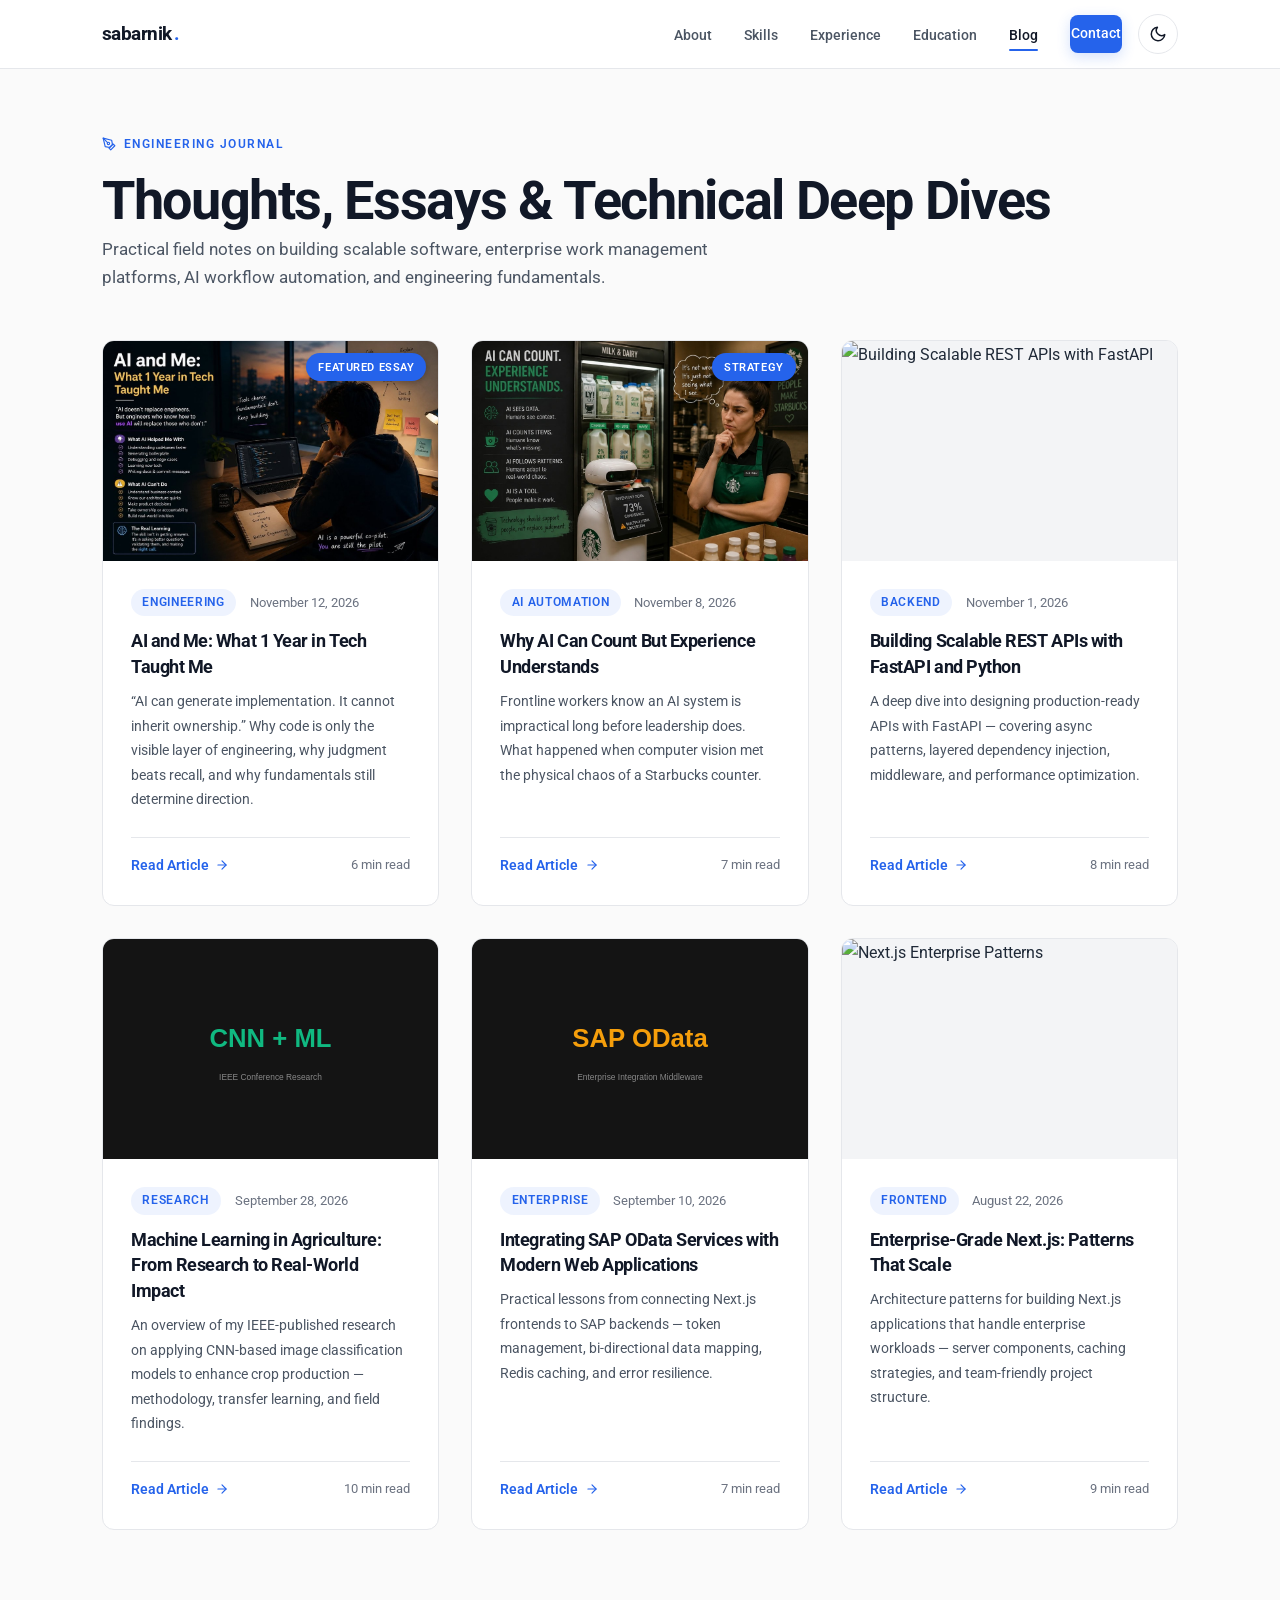
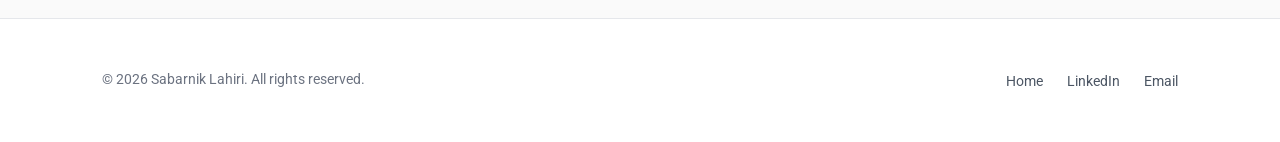
==== blog.html @ 0609cbf6 "feat: complete modern portfolio and tech journal with dual theme, mobile responsiveness, blog articl" ====
<!DOCTYPE html>
<html lang="en">
<head>
  <meta charset="UTF-8">
  <meta name="viewport" content="width=device-width, initial-scale=1.0">
  <title>Engineering Blog & Insights — Sabarnik Lahiri</title>
  <meta name="description" content="Technical essays and reflections on software engineering, enterprise systems, AI automation, machine learning research, and lessons learned from the field.">
  <meta name="keywords" content="Software Engineering Blog, Enterprise Architecture, AI Automation, Machine Learning, FastAPI, Next.js, Sabarnik Lahiri">
  <meta name="author" content="Sabarnik Lahiri">
  <meta name="robots" content="index, follow">

  <!-- Open Graph -->
  <meta property="og:title" content="Engineering Blog & Insights — Sabarnik Lahiri">
  <meta property="og:description" content="Technical essays and field reflections on software engineering, AI automation, and system architecture.">
  <meta property="og:image" content="ai-and-me.jpg">
  <meta property="og:type" content="website">
  <meta property="og:url" content="https://sabarniklahiri.dev/blog.html">

  <!-- Canonical -->
  <link rel="canonical" href="https://sabarniklahiri.dev/blog.html">
  <link rel="icon" type="image/svg+xml" href="favicon.svg">

  <!-- Fonts -->
  <link rel="preconnect" href="https://fonts.googleapis.com">
  <link rel="preconnect" href="https://fonts.gstatic.com" crossorigin>
  <link href="https://fonts.googleapis.com/css2?family=Roboto:wght@300;400;500;600;700&display=swap" rel="stylesheet">

  <link rel="stylesheet" href="css/style.css">

  <!-- JSON-LD -->
  <script type="application/ld+json">
  {
    "@context": "https://schema.org",
    "@type": "Blog",
    "name": "Sabarnik Lahiri's Engineering Journal",
    "description": "Technical blog covering software engineering, enterprise architecture, AI, and distributed systems.",
    "url": "https://sabarniklahiri.dev/blog.html",
    "author": {
      "@type": "Person",
      "name": "Sabarnik Lahiri"
    }
  }
  </script>
</head>
<body>

  <!-- Navigation -->
  <nav class="nav" role="navigation" aria-label="Main navigation">
    <div class="container">
      <a href="index.html" class="nav-logo">sabarnik<span>.</span></a>
      <div class="nav-controls">
        <ul class="nav-links" id="navLinks">
          <li><a href="index.html#about">About</a></li>
          <li><a href="index.html#skills">Skills</a></li>
          <li><a href="index.html#experience">Experience</a></li>
          <li><a href="index.html#education">Education</a></li>
          <li><a href="blog.html" class="active">Blog</a></li>
          <li><a href="index.html#contact" class="btn btn-primary btn-sm">Contact</a></li>
        </ul>
        <button class="theme-toggle" aria-label="Toggle color theme" title="Toggle theme">
          <svg class="icon-sun" xmlns="http://www.w3.org/2000/svg" viewBox="0 0 24 24" fill="none" stroke="currentColor" stroke-width="2" stroke-linecap="round" stroke-linejoin="round"><circle cx="12" cy="12" r="5"></circle><line x1="12" y1="1" x2="12" y2="3"></line><line x1="12" y1="21" x2="12" y2="23"></line><line x1="4.22" y1="4.22" x2="5.64" y2="5.64"></line><line x1="18.36" y1="18.36" x2="19.78" y2="19.78"></line><line x1="1" y1="12" x2="3" y2="12"></line><line x1="21" y1="12" x2="23" y2="12"></line><line x1="4.22" y1="19.78" x2="5.64" y2="18.36"></line><line x1="18.36" y1="5.64" x2="19.78" y2="4.22"></line></svg>
          <svg class="icon-moon" xmlns="http://www.w3.org/2000/svg" viewBox="0 0 24 24" fill="none" stroke="currentColor" stroke-width="2" stroke-linecap="round" stroke-linejoin="round"><path d="M21 12.79A9 9 0 1 1 11.21 3 7 7 0 0 0 21 12.79z"></path></svg>
        </button>
        <button class="nav-toggle" id="navToggle" aria-label="Toggle navigation" aria-expanded="false">
          <span></span><span></span><span></span>
        </button>
      </div>
    </div>
  </nav>

  <!-- Blog Header -->
  <section class="blog-hero">
    <div class="container">
      <span class="section-label">
        <svg xmlns="http://www.w3.org/2000/svg" width="14" height="14" viewBox="0 0 24 24" fill="none" stroke="currentColor" stroke-width="2" stroke-linecap="round" stroke-linejoin="round"><path d="M12 19l7-7 3 3-7 7-3-3z"></path><path d="M18 13l-1.5-7.5L2 2l3.5 14.5L13 18l5-5z"></path><path d="M2 2l7.586 7.586"></path><circle cx="11" cy="11" r="2"></circle></svg>
        Engineering Journal
      </span>
      <h1>Thoughts, Essays & Technical Deep Dives</h1>
      <p class="section-desc" style="margin-bottom: 0;">
        Practical field notes on building scalable software, enterprise work management platforms, AI workflow automation, and engineering fundamentals.
      </p>
    </div>
  </section>

  <!-- Blog Posts Grid -->
  <section style="padding-top: 0;">
    <div class="container">
      <div class="blog-grid">

        <!-- Flagship Post 1: AI and Me -->
        <article class="blog-card reveal">
          <div class="blog-card-image">
            <span class="blog-badge-featured">Featured Essay</span>
            <img src="ai-and-me.jpg" alt="AI and Me: What 1 Year in Tech Taught Me" width="600" height="340" loading="eager">
          </div>
          <div class="blog-card-content">
            <div class="blog-card-meta">
              <span class="blog-card-tag">Engineering</span>
              <span class="blog-card-date">November 12, 2026</span>
            </div>
            <h3><a href="post-ai-and-me.html">AI and Me: What 1 Year in Tech Taught Me</a></h3>
            <p>“AI can generate implementation. It cannot inherit ownership.” Why code is only the visible layer of engineering, why judgment beats recall, and why fundamentals still determine direction.</p>
            <div class="blog-card-footer">
              <a href="post-ai-and-me.html" class="blog-read-more">
                Read Article
                <svg xmlns="http://www.w3.org/2000/svg" width="14" height="14" viewBox="0 0 24 24" fill="none" stroke="currentColor" stroke-width="2" stroke-linecap="round" stroke-linejoin="round"><line x1="5" y1="12" x2="19" y2="12"></line><polyline points="12 5 19 12 12 19"></polyline></svg>
              </a>
              <span class="blog-read-time">6 min read</span>
            </div>
          </div>
        </article>

        <!-- Flagship Post 2: Starbucks AI -->
        <article class="blog-card reveal">
          <div class="blog-card-image">
            <span class="blog-badge-featured">Strategy</span>
            <img src="starbucks-ai.jpg" alt="Why AI Can Count But Experience Understands" width="600" height="340" loading="eager">
          </div>
          <div class="blog-card-content">
            <div class="blog-card-meta">
              <span class="blog-card-tag">AI Automation</span>
              <span class="blog-card-date">November 8, 2026</span>
            </div>
            <h3><a href="post-starbucks-ai.html">Why AI Can Count But Experience Understands</a></h3>
            <p>Frontline workers know an AI system is impractical long before leadership does. What happened when computer vision met the physical chaos of a Starbucks counter.</p>
            <div class="blog-card-footer">
              <a href="post-starbucks-ai.html" class="blog-read-more">
                Read Article
                <svg xmlns="http://www.w3.org/2000/svg" width="14" height="14" viewBox="0 0 24 24" fill="none" stroke="currentColor" stroke-width="2" stroke-linecap="round" stroke-linejoin="round"><line x1="5" y1="12" x2="19" y2="12"></line><polyline points="12 5 19 12 12 19"></polyline></svg>
              </a>
              <span class="blog-read-time">7 min read</span>
            </div>
          </div>
        </article>

        <!-- Post 3: FastAPI -->
        <article class="blog-card reveal">
          <div class="blog-card-image">
            <img src="data:image/svg+xml,%3Csvg xmlns='http://www.w3.org/2000/svg' width='600' height='400' fill='%23141414'%3E%3Crect width='600' height='400'/%3E%3Ctext x='50%25' y='46%25' font-family='Roboto,sans-serif' font-weight='700' font-size='46' fill='%233b82f6' text-anchor='middle' dominant-baseline='middle'%3E%7B%20API%20%7D%3C/text%3E%3Ctext x='50%25' y='64%25' font-family='Roboto,sans-serif' font-size='15' fill='%23888' text-anchor='middle'%3EFastAPI %26 Python Architecture%3C/text%3E%3C/svg%3E" alt="Building Scalable REST APIs with FastAPI" width="600" height="400" loading="lazy">
          </div>
          <div class="blog-card-content">
            <div class="blog-card-meta">
              <span class="blog-card-tag">Backend</span>
              <span class="blog-card-date">November 1, 2026</span>
            </div>
            <h3><a href="post-fastapi.html">Building Scalable REST APIs with FastAPI and Python</a></h3>
            <p>A deep dive into designing production-ready APIs with FastAPI — covering async patterns, layered dependency injection, middleware, and performance optimization.</p>
            <div class="blog-card-footer">
              <a href="post-fastapi.html" class="blog-read-more">
                Read Article
                <svg xmlns="http://www.w3.org/2000/svg" width="14" height="14" viewBox="0 0 24 24" fill="none" stroke="currentColor" stroke-width="2" stroke-linecap="round" stroke-linejoin="round"><line x1="5" y1="12" x2="19" y2="12"></line><polyline points="12 5 19 12 12 19"></polyline></svg>
              </a>
              <span class="blog-read-time">8 min read</span>
            </div>
          </div>
        </article>

        <!-- Post 4: Machine Learning in Agriculture (IEEE Research) -->
        <article class="blog-card reveal">
          <div class="blog-card-image">
            <img src="data:image/svg+xml,%3Csvg xmlns='http://www.w3.org/2000/svg' width='600' height='400' fill='%23141414'%3E%3Crect width='600' height='400'/%3E%3Ctext x='50%25' y='46%25' font-family='Roboto,sans-serif' font-weight='700' font-size='46' fill='%2310b981' text-anchor='middle' dominant-baseline='middle'%3ECNN%20%2B%20ML%3C/text%3E%3Ctext x='50%25' y='64%25' font-family='Roboto,sans-serif' font-size='15' fill='%23888' text-anchor='middle'%3EIEEE Conference Research%3C/text%3E%3C/svg%3E" alt="Machine Learning in Agriculture" width="600" height="400" loading="lazy">
          </div>
          <div class="blog-card-content">
            <div class="blog-card-meta">
              <span class="blog-card-tag">Research</span>
              <span class="blog-card-date">September 28, 2026</span>
            </div>
            <h3><a href="post-ml-agriculture.html">Machine Learning in Agriculture: From Research to Real-World Impact</a></h3>
            <p>An overview of my IEEE-published research on applying CNN-based image classification models to enhance crop production — methodology, transfer learning, and field findings.</p>
            <div class="blog-card-footer">
              <a href="post-ml-agriculture.html" class="blog-read-more">
                Read Article
                <svg xmlns="http://www.w3.org/2000/svg" width="14" height="14" viewBox="0 0 24 24" fill="none" stroke="currentColor" stroke-width="2" stroke-linecap="round" stroke-linejoin="round"><line x1="5" y1="12" x2="19" y2="12"></line><polyline points="12 5 19 12 12 19"></polyline></svg>
              </a>
              <span class="blog-read-time">10 min read</span>
            </div>
          </div>
        </article>

        <!-- Post 5: SAP OData Integration -->
        <article class="blog-card reveal">
          <div class="blog-card-image">
            <img src="data:image/svg+xml,%3Csvg xmlns='http://www.w3.org/2000/svg' width='600' height='400' fill='%23141414'%3E%3Crect width='600' height='400'/%3E%3Ctext x='50%25' y='46%25' font-family='Roboto,sans-serif' font-weight='700' font-size='46' fill='%23f59e0b' text-anchor='middle' dominant-baseline='middle'%3ESAP%20OData%3C/text%3E%3Ctext x='50%25' y='64%25' font-family='Roboto,sans-serif' font-size='15' fill='%23888' text-anchor='middle'%3EEnterprise Integration Middleware%3C/text%3E%3C/svg%3E" alt="SAP OData Integration" width="600" height="400" loading="lazy">
          </div>
          <div class="blog-card-content">
            <div class="blog-card-meta">
              <span class="blog-card-tag">Enterprise</span>
              <span class="blog-card-date">September 10, 2026</span>
            </div>
            <h3><a href="post-sap-integration.html">Integrating SAP OData Services with Modern Web Applications</a></h3>
            <p>Practical lessons from connecting Next.js frontends to SAP backends — token management, bi-directional data mapping, Redis caching, and error resilience.</p>
            <div class="blog-card-footer">
              <a href="post-sap-integration.html" class="blog-read-more">
                Read Article
                <svg xmlns="http://www.w3.org/2000/svg" width="14" height="14" viewBox="0 0 24 24" fill="none" stroke="currentColor" stroke-width="2" stroke-linecap="round" stroke-linejoin="round"><line x1="5" y1="12" x2="19" y2="12"></line><polyline points="12 5 19 12 12 19"></polyline></svg>
              </a>
              <span class="blog-read-time">7 min read</span>
            </div>
          </div>
        </article>

        <!-- Post 6: Next.js Enterprise -->
        <article class="blog-card reveal">
          <div class="blog-card-image">
            <img src="data:image/svg+xml,%3Csvg xmlns='http://www.w3.org/2000/svg' width='600' height='400' fill='%23141414'%3E%3Crect width='600' height='400'/%3E%3Ctext x='50%25' y='46%25' font-family='Roboto,sans-serif' font-weight='700' font-size='46' fill='%236366f1' text-anchor='middle' dominant-baseline='middle'%3ENext.js%2014%3C/text%3E%3Ctext x='50%25' y='64%25' font-family='Roboto,sans-serif' font-size='15' fill='%23888' text-anchor='middle'%3EServer Components %26 Architecture%3C/text%3E%3C/svg%3E" alt="Next.js Enterprise Patterns" width="600" height="400" loading="lazy">
          </div>
          <div class="blog-card-content">
            <div class="blog-card-meta">
              <span class="blog-card-tag">Frontend</span>
              <span class="blog-card-date">August 22, 2026</span>
            </div>
            <h3><a href="post-nextjs-enterprise.html">Enterprise-Grade Next.js: Patterns That Scale</a></h3>
            <p>Architecture patterns for building Next.js applications that handle enterprise workloads — server components, caching strategies, and team-friendly project structure.</p>
            <div class="blog-card-footer">
              <a href="post-nextjs-enterprise.html" class="blog-read-more">
                Read Article
                <svg xmlns="http://www.w3.org/2000/svg" width="14" height="14" viewBox="0 0 24 24" fill="none" stroke="currentColor" stroke-width="2" stroke-linecap="round" stroke-linejoin="round"><line x1="5" y1="12" x2="19" y2="12"></line><polyline points="12 5 19 12 12 19"></polyline></svg>
              </a>
              <span class="blog-read-time">9 min read</span>
            </div>
          </div>
        </article>

      </div>
    </div>
  </section>

  <!-- Footer -->
  <footer class="footer">
    <div class="container">
      <p>&copy; 2026 Sabarnik Lahiri. All rights reserved.</p>
      <ul class="footer-links">
        <li><a href="index.html">Home</a></li>
        <li><a href="https://www.linkedin.com/in/sabarniklahiri14" target="_blank" rel="noopener noreferrer">LinkedIn</a></li>
        <li><a href="mailto:sabarniklahiri@gmail.com">Email</a></li>
      </ul>
    </div>
  </footer>

  <script src="js/main.js"></script>
</body>
</html>
---- css/style.css ----
/* ============================================
   SABARNIK LAHIRI — Portfolio & Tech Journal
   Modern, Sleek, High-Performance
   Dual-Theme (Dark / Light) & 100% Mobile Responsive
   ============================================ */

/* --- Reset & Base --- */
*, *::before, *::after {
  margin: 0;
  padding: 0;
  box-sizing: border-box;
}

:root {
  /* Dark Theme (Default) */
  --bg:          #0a0a0a;
  --bg-card:     #111111;
  --bg-hover:    #1a1a1a;
  --surface:     #141414;
  --surface-alt: #1a1a1a;
  --border:      #222222;
  --border-light:#2c2c2c;
  --text:        #e5e7eb;
  --text-dim:    #9ca3af;
  --text-muted:  #6b7280;
  --heading:     #ffffff;
  --accent:      #3b82f6;
  --accent-hover:#60a5fa;
  --accent-subtle:rgba(59, 130, 246, 0.12);
  --accent-glow: rgba(59, 130, 246, 0.25);
  --nav-bg:      rgba(10, 10, 10, 0.82);
  --code-bg:     #161618;
  --card-shadow: 0 4px 24px -1px rgba(0, 0, 0, 0.5);
  --radius:      12px;
  --radius-sm:   8px;
  --radius-full: 9999px;
  --transition:  0.22s cubic-bezier(0.4, 0, 0.2, 1);
}

[data-theme="light"] {
  /* Light Theme */
  --bg:          #fafafa;
  --bg-card:     #ffffff;
  --bg-hover:    #f3f4f6;
  --surface:     #ffffff;
  --surface-alt: #f3f4f6;
  --border:      #e5e7eb;
  --border-light:#d1d5db;
  --text:        #1f2937;
  --text-dim:    #4b5563;
  --text-muted:  #6b7280;
  --heading:     #111827;
  --accent:      #2563eb;
  --accent-hover:#1d4ed8;
  --accent-subtle:rgba(37, 99, 235, 0.08);
  --accent-glow: rgba(37, 99, 235, 0.2);
  --nav-bg:      rgba(255, 255, 255, 0.88);
  --code-bg:     #f1f5f9;
  --card-shadow: 0 4px 20px -2px rgba(0, 0, 0, 0.07);
}

html {
  scroll-behavior: smooth;
  font-size: 16px;
  -webkit-text-size-adjust: 100%;
}

body {
  font-family: 'Roboto', -apple-system, BlinkMacSystemFont, 'Segoe UI', sans-serif;
  background: var(--bg);
  color: var(--text);
  line-height: 1.7;
  -webkit-font-smoothing: antialiased;
  -moz-osx-font-smoothing: grayscale;
  overflow-x: hidden;
  transition: background-color var(--transition), color var(--transition);
}

a {
  color: var(--accent);
  text-decoration: none;
  transition: color var(--transition), opacity var(--transition);
}

a:hover {
  color: var(--accent-hover);
}

img {
  max-width: 100%;
  height: auto;
  display: block;
}

/* --- Typography --- */
h1, h2, h3, h4, h5, h6 {
  color: var(--heading);
  font-weight: 700;
  letter-spacing: -0.025em;
  line-height: 1.25;
}

h1 { font-size: clamp(2.1rem, 5vw, 3.4rem); }
h2 { font-size: clamp(1.6rem, 3.2vw, 2.25rem); }
h3 { font-size: 1.2rem; }
h4 { font-size: 1rem; }

p {
  color: var(--text-dim);
  max-width: 68ch;
}

.section-label {
  font-size: 0.78rem;
  font-weight: 600;
  letter-spacing: 0.12em;
  text-transform: uppercase;
  color: var(--accent);
  margin-bottom: 0.75rem;
  display: inline-flex;
  align-items: center;
  gap: 0.5rem;
}

.section-title {
  margin-bottom: 1rem;
}

.section-desc {
  margin-bottom: 3rem;
  font-size: 1.05rem;
  color: var(--text-dim);
}

/* --- Layout --- */
.container {
  max-width: 1140px;
  margin: 0 auto;
  padding: 0 2rem;
}

section {
  padding: 5.5rem 0;
  position: relative;
}

/* --- Navigation --- */
.nav {
  position: fixed;
  top: 0;
  left: 0;
  right: 0;
  z-index: 1000;
  background: var(--nav-bg);
  backdrop-filter: blur(16px);
  -webkit-backdrop-filter: blur(16px);
  border-bottom: 1px solid var(--border);
  transition: background var(--transition), border-color var(--transition);
}

.nav .container {
  display: flex;
  align-items: center;
  justify-content: space-between;
  height: 68px;
}

.nav-logo {
  font-size: 1.2rem;
  font-weight: 700;
  color: var(--heading);
  letter-spacing: -0.03em;
  display: flex;
  align-items: center;
  gap: 0.15rem;
}

.nav-logo span {
  color: var(--accent);
}

.nav-controls {
  display: flex;
  align-items: center;
  gap: 1rem;
}

.nav-links {
  display: flex;
  align-items: center;
  gap: 2rem;
  list-style: none;
}

.nav-links a {
  font-size: 0.9rem;
  font-weight: 500;
  color: var(--text-dim);
  transition: color var(--transition);
  position: relative;
  padding: 0.35rem 0;
}

.nav-links a::after {
  content: '';
  position: absolute;
  bottom: -2px;
  left: 0;
  width: 0;
  height: 2px;
  background: var(--accent);
  transition: width var(--transition);
  border-radius: var(--radius-full);
}

.nav-links a:hover,
.nav-links a.active {
  color: var(--heading);
}

.nav-links a:hover::after,
.nav-links a.active::after {
  width: 100%;
}

/* --- Theme Toggle Button --- */
.theme-toggle {
  background: var(--surface);
  border: 1px solid var(--border);
  border-radius: var(--radius-full);
  width: 40px;
  height: 40px;
  display: inline-flex;
  align-items: center;
  justify-content: center;
  color: var(--heading);
  cursor: pointer;
  transition: all var(--transition);
  outline: none;
  flex-shrink: 0;
}

.theme-toggle:hover {
  background: var(--bg-hover);
  border-color: var(--accent);
  color: var(--accent);
  transform: rotate(15deg);
}

.theme-toggle svg {
  width: 18px;
  height: 18px;
  transition: transform var(--transition);
}

.theme-toggle .icon-moon {
  display: none;
}

[data-theme="light"] .theme-toggle .icon-sun {
  display: none;
}

[data-theme="light"] .theme-toggle .icon-moon {
  display: block;
}

.nav-toggle {
  display: none;
  background: var(--surface);
  border: 1px solid var(--border);
  border-radius: var(--radius-sm);
  cursor: pointer;
  width: 42px;
  height: 42px;
  padding: 10px 9px;
  flex-direction: column;
  justify-content: space-around;
  align-items: center;
  transition: border-color var(--transition);
}

.nav-toggle span {
  display: block;
  width: 22px;
  height: 2px;
  background: var(--heading);
  border-radius: 2px;
  transition: var(--transition);
}

.nav-toggle.open span:nth-child(1) {
  transform: translateY(7px) rotate(45deg);
}
.nav-toggle.open span:nth-child(2) {
  opacity: 0;
}
.nav-toggle.open span:nth-child(3) {
  transform: translateY(-7px) rotate(-45deg);
}

/* --- Hero Section --- */
.hero {
  min-height: 92vh;
  display: flex;
  align-items: center;
  padding-top: 80px;
  padding-bottom: 4rem;
  position: relative;
  overflow: hidden;
}

.hero::before {
  content: '';
  position: absolute;
  top: -160px;
  right: -100px;
  width: 580px;
  height: 580px;
  background: radial-gradient(circle, var(--accent-glow) 0%, transparent 68%);
  pointer-events: none;
  opacity: 0.6;
}

.hero .container {
  display: grid;
  grid-template-columns: 1.15fr 0.85fr;
  gap: 3.5rem;
  align-items: center;
}

.hero-content {
  position: relative;
  z-index: 2;
}

.hero-badge {
  display: inline-flex;
  align-items: center;
  gap: 0.6rem;
  padding: 0.45rem 1.1rem;
  background: var(--surface);
  border: 1px solid var(--border);
  border-radius: var(--radius-full);
  font-size: 0.825rem;
  font-weight: 500;
  color: var(--text);
  margin-bottom: 1.5rem;
  box-shadow: var(--card-shadow);
}

.hero-badge .dot {
  width: 8px;
  height: 8px;
  background: #10b981;
  border-radius: 50%;
  box-shadow: 0 0 0 3px rgba(16, 185, 129, 0.25);
  animation: pulse 2s infinite;
}

@keyframes pulse {
  0%, 100% { opacity: 1; transform: scale(1); }
  50% { opacity: 0.6; transform: scale(1.15); }
}

.hero h1 {
  margin-bottom: 1.25rem;
  line-height: 1.15;
}

.hero h1 .accent {
  color: var(--accent);
}

.hero-desc {
  font-size: 1.1rem;
  margin-bottom: 2.25rem;
  line-height: 1.8;
  color: var(--text-dim);
}

.hero-actions {
  display: flex;
  align-items: center;
  gap: 1rem;
  margin-bottom: 3rem;
  flex-wrap: wrap;
}

.hero-stats {
  display: flex;
  gap: 2.5rem;
  padding-top: 1.5rem;
  border-top: 1px solid var(--border);
  flex-wrap: wrap;
}

.hero-stat h3 {
  font-size: 2rem;
  font-weight: 700;
  color: var(--heading);
  letter-spacing: -0.03em;
}

.hero-stat p {
  font-size: 0.8rem;
  text-transform: uppercase;
  letter-spacing: 0.08em;
  color: var(--text-muted);
  font-weight: 500;
}

/* Hero Avatar Showcase */
.hero-image {
  position: relative;
  display: flex;
  justify-content: center;
  align-items: center;
}

.hero-avatar-card {
  position: relative;
  width: 100%;
  max-width: 380px;
  border-radius: var(--radius);
  background: linear-gradient(145deg, var(--surface), var(--surface-alt));
  border: 1px solid var(--border);
  box-shadow: var(--card-shadow);
  padding: 1.25rem;
  overflow: hidden;
  transition: transform var(--transition), border-color var(--transition);
}

.hero-avatar-card:hover {
  transform: translateY(-4px);
  border-color: var(--accent);
}

.hero-avatar-img-wrap {
  position: relative;
  width: 100%;
  height: 420px;
  border-radius: var(--radius-sm);
  overflow: hidden;
  background: radial-gradient(circle at 50% 25%, var(--accent-subtle) 0%, transparent 70%), var(--bg);
  display: flex;
  align-items: flex-end;
  justify-content: center;
}

.hero-avatar-img-wrap img {
  width: 100%;
  height: 100%;
  object-fit: contain;
  object-position: bottom center;
  transition: transform 0.4s ease;
}

.hero-avatar-card:hover .hero-avatar-img-wrap img {
  transform: scale(1.02);
}

.hero-avatar-caption {
  margin-top: 1rem;
  display: flex;
  align-items: center;
  justify-content: space-between;
}

.hero-avatar-name {
  font-weight: 600;
  font-size: 0.95rem;
  color: var(--heading);
}

.hero-avatar-role {
  font-size: 0.78rem;
  color: var(--accent);
  font-weight: 500;
}

/* --- Buttons --- */
.btn {
  display: inline-flex;
  align-items: center;
  justify-content: center;
  gap: 0.55rem;
  padding: 0.75rem 1.6rem;
  border-radius: var(--radius-sm);
  font-family: inherit;
  font-size: 0.9rem;
  font-weight: 500;
  cursor: pointer;
  transition: all var(--transition);
  border: 1px solid transparent;
  text-decoration: none;
  min-height: 44px;
}

.btn-primary {
  background: var(--accent);
  color: #ffffff !important;
  box-shadow: 0 4px 14px var(--accent-glow);
}

.btn-primary:hover {
  background: var(--accent-hover);
  color: #ffffff !important;
  transform: translateY(-2px);
  box-shadow: 0 6px 20px var(--accent-glow);
}

.btn-ghost {
  background: var(--surface);
  color: var(--heading);
  border-color: var(--border);
}

.btn-ghost:hover {
  background: var(--bg-hover);
  color: var(--heading);
  border-color: var(--border-light);
  transform: translateY(-1px);
}

.btn-sm {
  padding: 0.5rem 1.1rem;
  font-size: 0.825rem;
  min-height: 38px;
}

.btn svg {
  width: 16px;
  height: 16px;
  flex-shrink: 0;
}

/* --- About Section --- */
.about-grid {
  display: grid;
  grid-template-columns: 0.85fr 1.15fr;
  gap: 3.5rem;
  align-items: center;
}

.about-photo-wrapper {
  position: relative;
  border-radius: var(--radius);
  overflow: hidden;
  border: 1px solid var(--border);
  box-shadow: var(--card-shadow);
  background: var(--surface);
}

.about-photo-wrapper img {
  width: 100%;
  height: 420px;
  object-fit: cover;
  object-position: center top;
}

.about-photo-badge {
  position: absolute;
  bottom: 1rem;
  left: 1rem;
  right: 1rem;
  padding: 0.75rem 1rem;
  background: var(--nav-bg);
  backdrop-filter: blur(12px);
  -webkit-backdrop-filter: blur(12px);
  border: 1px solid var(--border);
  border-radius: var(--radius-sm);
  display: flex;
  align-items: center;
  justify-content: space-between;
}

.about-photo-badge span {
  font-size: 0.8rem;
  font-weight: 500;
  color: var(--heading);
}

.about-photo-badge small {
  color: var(--accent);
  font-size: 0.75rem;
  font-weight: 600;
}

.about-text p {
  margin-bottom: 1.25rem;
  font-size: 1rem;
  line-height: 1.85;
}

.about-details {
  display: grid;
  grid-template-columns: 1fr 1fr;
  gap: 1rem;
  margin-top: 1.75rem;
}

.about-detail-item {
  padding: 1.25rem 1.5rem;
  background: var(--surface);
  border: 1px solid var(--border);
  border-radius: var(--radius-sm);
  transition: border-color var(--transition);
}

.about-detail-item:hover {
  border-color: var(--accent);
}

.about-detail-item h4 {
  font-size: 0.75rem;
  text-transform: uppercase;
  letter-spacing: 0.08em;
  color: var(--text-muted);
  margin-bottom: 0.35rem;
  font-weight: 500;
}

.about-detail-item p {
  color: var(--heading);
  font-weight: 600;
  font-size: 0.95rem;
}

/* --- Skills Section --- */
.skills-grid {
  display: grid;
  grid-template-columns: repeat(auto-fill, minmax(260px, 1fr));
  gap: 1.5rem;
}

.skill-category {
  padding: 2rem;
  background: var(--surface);
  border: 1px solid var(--border);
  border-radius: var(--radius);
  transition: border-color var(--transition), transform var(--transition), box-shadow var(--transition);
}

.skill-category:hover {
  border-color: var(--accent);
  transform: translateY(-3px);
  box-shadow: var(--card-shadow);
}

.skill-category-icon {
  width: 44px;
  height: 44px;
  background: var(--accent-subtle);
  border-radius: var(--radius-sm);
  display: flex;
  align-items: center;
  justify-content: center;
  margin-bottom: 1.25rem;
  color: var(--accent);
}

.skill-category h3 {
  margin-bottom: 1rem;
}

.skill-tags {
  display: flex;
  flex-wrap: wrap;
  gap: 0.5rem;
}

.skill-tag {
  padding: 0.35rem 0.85rem;
  background: var(--surface-alt);
  border: 1px solid var(--border);
  border-radius: var(--radius-full);
  font-size: 0.825rem;
  font-weight: 500;
  color: var(--text-dim);
  transition: all var(--transition);
}

.skill-tag:hover {
  border-color: var(--accent);
  color: var(--accent);
  background: var(--surface);
}

/* --- Experience Section --- */
.timeline {
  position: relative;
  padding-left: 2.5rem;
}

.timeline::before {
  content: '';
  position: absolute;
  left: 0;
  top: 8px;
  bottom: 0;
  width: 2px;
  background: var(--border);
}

.timeline-item {
  position: relative;
  padding-bottom: 3rem;
}

.timeline-item:last-child {
  padding-bottom: 0;
}

.timeline-item::before {
  content: '';
  position: absolute;
  left: -2.5rem;
  top: 6px;
  width: 12px;
  height: 12px;
  background: var(--accent);
  border: 3px solid var(--bg);
  border-radius: 50%;
  transform: translateX(-5px);
  box-shadow: 0 0 0 3px var(--accent-subtle);
}

.timeline-item-header {
  display: flex;
  align-items: baseline;
  gap: 0.75rem;
  margin-bottom: 0.35rem;
  flex-wrap: wrap;
}

.timeline-item h3 {
  color: var(--heading);
}

.timeline-company {
  font-size: 0.95rem;
  color: var(--accent);
  font-weight: 600;
}

.timeline-meta {
  font-size: 0.825rem;
  color: var(--text-muted);
  margin-bottom: 0.85rem;
  font-weight: 500;
}

.timeline-desc ul {
  list-style: none;
  margin-top: 0.5rem;
}

.timeline-desc ul li {
  position: relative;
  padding-left: 1.35rem;
  margin-bottom: 0.5rem;
  color: var(--text-dim);
  font-size: 0.925rem;
  line-height: 1.7;
}

.timeline-desc ul li::before {
  content: '→';
  position: absolute;
  left: 0;
  color: var(--accent);
  font-weight: 600;
}

/* --- Education Section --- */
.education-grid {
  display: grid;
  grid-template-columns: repeat(auto-fill, minmax(320px, 1fr));
  gap: 1.5rem;
}

.education-card {
  padding: 2rem;
  background: var(--surface);
  border: 1px solid var(--border);
  border-radius: var(--radius);
  transition: border-color var(--transition), transform var(--transition);
}

.education-card:hover {
  border-color: var(--accent);
  transform: translateY(-2px);
}

.education-card h3 {
  margin-bottom: 0.35rem;
}

.education-card .institution {
  color: var(--accent);
  font-size: 0.95rem;
  font-weight: 500;
  margin-bottom: 0.25rem;
}

.education-card .period {
  color: var(--text-muted);
  font-size: 0.825rem;
}

/* --- Certifications Section --- */
.certs-grid {
  display: grid;
  grid-template-columns: repeat(auto-fill, minmax(240px, 1fr));
  gap: 1rem;
}

.cert-card {
  display: flex;
  align-items: center;
  gap: 1rem;
  padding: 1.25rem 1.5rem;
  background: var(--surface);
  border: 1px solid var(--border);
  border-radius: var(--radius-sm);
  transition: border-color var(--transition), transform var(--transition);
}

.cert-card:hover {
  border-color: var(--accent);
  transform: translateY(-2px);
}

.cert-icon {
  width: 38px;
  height: 38px;
  background: var(--accent-subtle);
  border-radius: var(--radius-sm);
  display: flex;
  align-items: center;
  justify-content: center;
  color: var(--accent);
  flex-shrink: 0;
}

.cert-card h4 {
  font-size: 0.925rem;
  font-weight: 500;
}

/* --- Contact Section --- */
.contact-grid {
  display: grid;
  grid-template-columns: 1fr 1fr;
  gap: 4rem;
}

.contact-info {
  display: flex;
  flex-direction: column;
  gap: 2rem;
}

.contact-item {
  display: flex;
  align-items: center;
  gap: 1.25rem;
}

.contact-item-icon {
  width: 48px;
  height: 48px;
  background: var(--surface);
  border: 1px solid var(--border);
  border-radius: var(--radius-sm);
  display: flex;
  align-items: center;
  justify-content: center;
  color: var(--accent);
  flex-shrink: 0;
}

.contact-item h4 {
  font-size: 0.8rem;
  text-transform: uppercase;
  letter-spacing: 0.08em;
  color: var(--text-muted);
  font-weight: 500;
  margin-bottom: 0.2rem;
}

.contact-item p, .contact-item a {
  color: var(--heading);
  font-weight: 500;
  font-size: 0.95rem;
}

.contact-form {
  display: flex;
  flex-direction: column;
  gap: 1.25rem;
}

.form-group {
  display: flex;
  flex-direction: column;
  gap: 0.4rem;
}

.form-group label {
  font-size: 0.8rem;
  color: var(--text-muted);
  text-transform: uppercase;
  letter-spacing: 0.06em;
  font-weight: 600;
}

.form-group input,
.form-group textarea {
  padding: 0.85rem 1rem;
  background: var(--surface);
  border: 1px solid var(--border);
  border-radius: var(--radius-sm);
  color: var(--heading);
  font-family: inherit;
  font-size: 0.95rem;
  transition: border-color var(--transition), box-shadow var(--transition);
  outline: none;
  min-height: 44px;
}

.form-group input:focus,
.form-group textarea:focus {
  border-color: var(--accent);
  box-shadow: 0 0 0 3px var(--accent-subtle);
}

.form-group textarea {
  resize: vertical;
  min-height: 140px;
}

/* --- Blog Page Styles --- */
.blog-hero {
  padding-top: calc(68px + 4rem);
  padding-bottom: 3rem;
}

.blog-grid {
  display: grid;
  grid-template-columns: repeat(auto-fill, minmax(330px, 1fr));
  gap: 2rem;
}

.blog-card {
  background: var(--surface);
  border: 1px solid var(--border);
  border-radius: var(--radius);
  overflow: hidden;
  display: flex;
  flex-direction: column;
  transition: border-color var(--transition), transform var(--transition), box-shadow var(--transition);
}

.blog-card:hover {
  border-color: var(--accent);
  transform: translateY(-4px);
  box-shadow: var(--card-shadow);
}

.blog-card-image {
  width: 100%;
  height: 220px;
  background: var(--surface-alt);
  overflow: hidden;
  position: relative;
}

.blog-card-image img {
  width: 100%;
  height: 100%;
  object-fit: cover;
  transition: transform 0.4s ease;
}

.blog-card:hover .blog-card-image img {
  transform: scale(1.04);
}

.blog-card-content {
  padding: 1.75rem;
  display: flex;
  flex-direction: column;
  flex: 1;
}

.blog-card-meta {
  display: flex;
  align-items: center;
  gap: 0.85rem;
  margin-bottom: 0.75rem;
}

.blog-card-tag {
  font-size: 0.725rem;
  padding: 0.25rem 0.7rem;
  background: var(--accent-subtle);
  color: var(--accent);
  border-radius: var(--radius-full);
  text-transform: uppercase;
  letter-spacing: 0.06em;
  font-weight: 600;
}

.blog-card-date {
  font-size: 0.8rem;
  color: var(--text-muted);
}

.blog-card h3 {
  font-size: 1.15rem;
  margin-bottom: 0.65rem;
  line-height: 1.4;
}

.blog-card h3 a {
  color: var(--heading);
  transition: color var(--transition);
}

.blog-card h3 a:hover {
  color: var(--accent);
}

.blog-card p {
  font-size: 0.9rem;
  line-height: 1.7;
  margin-bottom: 1.5rem;
  color: var(--text-dim);
  flex: 1;
}

.blog-card-footer {
  display: flex;
  align-items: center;
  justify-content: space-between;
  padding-top: 1rem;
  border-top: 1px solid var(--border);
  margin-top: auto;
}

.blog-read-more {
  font-size: 0.85rem;
  font-weight: 600;
  color: var(--accent);
  display: inline-flex;
  align-items: center;
  gap: 0.4rem;
}

.blog-read-time {
  font-size: 0.8rem;
  color: var(--text-muted);
}

/* Featured Blog Post Badge */
.blog-badge-featured {
  position: absolute;
  top: 12px;
  right: 12px;
  background: var(--accent);
  color: #ffffff;
  padding: 0.3rem 0.75rem;
  border-radius: var(--radius-full);
  font-size: 0.7rem;
  font-weight: 600;
  text-transform: uppercase;
  letter-spacing: 0.05em;
  box-shadow: 0 2px 8px rgba(0,0,0,0.3);
  z-index: 2;
}

/* --- Single Blog Post Page --- */
.post-header {
  padding-top: calc(68px + 3.5rem);
  padding-bottom: 2rem;
  text-align: center;
}

.post-meta {
  display: flex;
  align-items: center;
  justify-content: center;
  gap: 1.25rem;
  margin-bottom: 1.5rem;
  flex-wrap: wrap;
}

.post-header h1 {
  margin-bottom: 1.25rem;
  max-width: 840px;
  margin-left: auto;
  margin-right: auto;
  line-height: 1.25;
}

.post-header .lead {
  max-width: 720px;
  margin: 0 auto;
  font-size: 1.15rem;
  line-height: 1.75;
  color: var(--text-dim);
}

/* Featured Post Image in Article */
.post-cover-image {
  max-width: 860px;
  margin: 2.5rem auto 3rem;
  border-radius: var(--radius);
  overflow: hidden;
  border: 1px solid var(--border);
  box-shadow: var(--card-shadow);
  background: var(--surface);
}

.post-cover-image img {
  width: 100%;
  height: auto;
  max-height: 520px;
  object-fit: cover;
}

.post-cover-caption {
  padding: 0.75rem 1.25rem;
  font-size: 0.8rem;
  color: var(--text-muted);
  text-align: center;
  border-top: 1px solid var(--border);
  background: var(--surface-alt);
}

.post-content {
  max-width: 740px;
  margin: 0 auto;
  padding: 0 1.5rem 3rem;
}

.post-content h2 {
  margin-top: 2.75rem;
  margin-bottom: 1rem;
  font-size: 1.6rem;
  padding-bottom: 0.4rem;
  border-bottom: 1px solid var(--border);
}

.post-content h3 {
  margin-top: 2rem;
  margin-bottom: 0.75rem;
  font-size: 1.25rem;
}

.post-content p {
  margin-bottom: 1.4rem;
  max-width: none;
  color: var(--text);
  font-size: 1.05rem;
  line-height: 1.85;
}

.post-content ul, .post-content ol {
  margin-bottom: 1.5rem;
  padding-left: 1.5rem;
  color: var(--text);
}

.post-content li {
  margin-bottom: 0.65rem;
  line-height: 1.75;
  font-size: 1.025rem;
}

.post-content blockquote {
  border-left: 4px solid var(--accent);
  padding: 1.25rem 1.75rem;
  margin: 2rem 0;
  background: var(--surface);
  border-radius: 0 var(--radius-sm) var(--radius-sm) 0;
  box-shadow: var(--card-shadow);
}

.post-content blockquote p {
  color: var(--heading);
  font-style: italic;
  margin-bottom: 0;
  font-size: 1.08rem;
}

.post-content code {
  background: var(--code-bg);
  padding: 0.2rem 0.45rem;
  border-radius: 4px;
  font-size: 0.9em;
  color: var(--accent);
  border: 1px solid var(--border);
}

.post-content pre {
  background: var(--code-bg);
  border: 1px solid var(--border);
  border-radius: var(--radius-sm);
  padding: 1.5rem;
  overflow-x: auto;
  margin: 1.75rem 0;
}

.post-content pre code {
  background: none;
  border: none;
  padding: 0;
  color: var(--text);
  font-family: 'Consolas', 'Monaco', 'Courier New', monospace;
  font-size: 0.9rem;
  line-height: 1.6;
}

/* Callout Box */
.post-callout {
  padding: 1.5rem;
  background: var(--accent-subtle);
  border-left: 4px solid var(--accent);
  border-radius: 0 var(--radius-sm) var(--radius-sm) 0;
  margin: 2rem 0;
}

.post-callout h4 {
  color: var(--accent);
  margin-bottom: 0.5rem;
  display: flex;
  align-items: center;
  gap: 0.5rem;
}

.post-callout p {
  margin-bottom: 0;
  color: var(--text);
  font-size: 0.975rem;
}

/* --- Social Sharing Bar --- */
.share-bar-container {
  max-width: 740px;
  margin: 3rem auto 0;
  padding: 1.75rem 0;
  border-top: 1px solid var(--border);
  border-bottom: 1px solid var(--border);
}

.share-bar-inner {
  display: flex;
  align-items: center;
  justify-content: space-between;
  flex-wrap: wrap;
  gap: 1rem;
}

.share-label {
  font-size: 0.9rem;
  font-weight: 600;
  color: var(--heading);
  display: flex;
  align-items: center;
  gap: 0.5rem;
}

.share-buttons {
  display: flex;
  align-items: center;
  gap: 0.65rem;
  flex-wrap: wrap;
}

.share-btn {
  display: inline-flex;
  align-items: center;
  justify-content: center;
  gap: 0.5rem;
  padding: 0.55rem 1rem;
  background: var(--surface);
  border: 1px solid var(--border);
  border-radius: var(--radius-sm);
  color: var(--heading);
  font-size: 0.825rem;
  font-weight: 500;
  cursor: pointer;
  transition: all var(--transition);
  text-decoration: none;
  min-height: 40px;
}

.share-btn svg {
  width: 16px;
  height: 16px;
  fill: currentColor;
}

.share-btn:hover {
  background: var(--bg-hover);
  border-color: var(--accent);
  color: var(--accent);
  transform: translateY(-2px);
}

.share-btn-copy.copied {
  background: #10b981;
  color: #ffffff;
  border-color: #10b981;
}

/* Toast Notification */
.toast-notice {
  position: fixed;
  bottom: 2rem;
  right: 2rem;
  background: var(--heading);
  color: var(--bg);
  padding: 0.75rem 1.4rem;
  border-radius: var(--radius-sm);
  font-size: 0.875rem;
  font-weight: 500;
  box-shadow: 0 8px 30px rgba(0,0,0,0.25);
  z-index: 9999;
  display: flex;
  align-items: center;
  gap: 0.5rem;
  opacity: 0;
  transform: translateY(20px);
  transition: all 0.3s ease;
  pointer-events: none;
}

.toast-notice.show {
  opacity: 1;
  transform: translateY(0);
}

/* --- Interactive Comment Section --- */
.comments-section {
  max-width: 740px;
  margin: 3.5rem auto 5rem;
  padding: 0 1.5rem;
}

.comments-header {
  display: flex;
  align-items: center;
  justify-content: space-between;
  margin-bottom: 2rem;
  padding-bottom: 1rem;
  border-bottom: 1px solid var(--border);
}

.comments-header h3 {
  font-size: 1.35rem;
  display: flex;
  align-items: center;
  gap: 0.6rem;
}

.comments-count-pill {
  font-size: 0.8rem;
  font-weight: 600;
  padding: 0.2rem 0.65rem;
  background: var(--accent-subtle);
  color: var(--accent);
  border-radius: var(--radius-full);
}

.comment-form {
  background: var(--surface);
  border: 1px solid var(--border);
  border-radius: var(--radius);
  padding: 1.75rem;
  margin-bottom: 2.5rem;
  box-shadow: var(--card-shadow);
}

.comment-form-row {
  display: grid;
  grid-template-columns: 1fr 1fr;
  gap: 1rem;
  margin-bottom: 1rem;
}

.comment-form input,
.comment-form textarea {
  width: 100%;
  padding: 0.8rem 1rem;
  background: var(--bg);
  border: 1px solid var(--border);
  border-radius: var(--radius-sm);
  color: var(--heading);
  font-family: inherit;
  font-size: 0.925rem;
  outline: none;
  transition: border-color var(--transition), box-shadow var(--transition);
}

.comment-form input:focus,
.comment-form textarea:focus {
  border-color: var(--accent);
  box-shadow: 0 0 0 3px var(--accent-subtle);
}

.comment-form textarea {
  min-height: 100px;
  resize: vertical;
  margin-bottom: 1rem;
}

.comment-form-footer {
  display: flex;
  align-items: center;
  justify-content: space-between;
  flex-wrap: wrap;
  gap: 1rem;
}

.comment-form-note {
  font-size: 0.775rem;
  color: var(--text-muted);
}

.comments-list {
  display: flex;
  flex-direction: column;
  gap: 1.5rem;
}

.comment-item {
  background: var(--surface);
  border: 1px solid var(--border);
  border-radius: var(--radius-sm);
  padding: 1.35rem 1.5rem;
  transition: border-color var(--transition);
}

.comment-item:hover {
  border-color: var(--border-light);
}

.comment-item-header {
  display: flex;
  align-items: center;
  justify-content: space-between;
  margin-bottom: 0.75rem;
}

.comment-author-info {
  display: flex;
  align-items: center;
  gap: 0.75rem;
}

.comment-avatar {
  width: 36px;
  height: 36px;
  border-radius: 50%;
  background: var(--accent);
  color: #ffffff;
  display: flex;
  align-items: center;
  justify-content: center;
  font-weight: 700;
  font-size: 0.85rem;
  flex-shrink: 0;
}

.comment-author-name {
  font-weight: 600;
  font-size: 0.95rem;
  color: var(--heading);
}

.comment-author-badge {
  font-size: 0.7rem;
  padding: 0.15rem 0.45rem;
  background: var(--accent-subtle);
  color: var(--accent);
  border-radius: var(--radius-full);
  margin-left: 0.4rem;
  font-weight: 600;
}

.comment-time {
  font-size: 0.8rem;
  color: var(--text-muted);
}

.comment-item-body {
  color: var(--text);
  font-size: 0.95rem;
  line-height: 1.7;
}

.comment-item-actions {
  display: flex;
  align-items: center;
  gap: 1.25rem;
  margin-top: 0.85rem;
  padding-top: 0.75rem;
  border-top: 1px solid var(--border);
}

.comment-like-btn {
  background: none;
  border: none;
  color: var(--text-muted);
  font-size: 0.8rem;
  display: inline-flex;
  align-items: center;
  gap: 0.35rem;
  cursor: pointer;
  transition: color var(--transition);
  padding: 0;
}

.comment-like-btn:hover,
.comment-like-btn.liked {
  color: #ef4444;
}

.comment-like-btn svg {
  width: 14px;
  height: 14px;
}

/* --- Footer --- */
.footer {
  padding: 3rem 0;
  border-top: 1px solid var(--border);
  background: var(--surface);
  transition: background var(--transition), border-color var(--transition);
}

.footer .container {
  display: flex;
  align-items: center;
  justify-content: space-between;
  flex-wrap: wrap;
  gap: 1.5rem;
}

.footer p {
  font-size: 0.875rem;
  color: var(--text-muted);
}

.footer-links {
  display: flex;
  gap: 1.5rem;
  list-style: none;
}

.footer-links a {
  font-size: 0.875rem;
  color: var(--text-dim);
}

.footer-links a:hover {
  color: var(--heading);
}

/* --- Animations --- */
.reveal {
  opacity: 0;
  transform: translateY(28px);
  transition: opacity 0.6s cubic-bezier(0.16, 1, 0.3, 1), transform 0.6s cubic-bezier(0.16, 1, 0.3, 1);
}

.reveal.visible {
  opacity: 1;
  transform: translateY(0);
}

/* ============================================
   100% Mobile Responsiveness & Ergonomics
   ============================================ */
@media (max-width: 960px) {
  .hero .container {
    grid-template-columns: 1fr;
    gap: 3rem;
    text-align: center;
  }

  .hero::before {
    display: none;
  }

  .hero-content {
    order: 2;
  }

  .hero-image {
    order: 1;
  }

  .hero-avatar-card {
    max-width: 320px;
    margin: 0 auto;
  }

  .hero-avatar-img-wrap {
    height: 360px;
  }

  .hero-desc {
    margin-left: auto;
    margin-right: auto;
  }

  .hero-actions {
    justify-content: center;
  }

  .hero-stats {
    justify-content: center;
    gap: 2rem;
  }

  .about-grid {
    grid-template-columns: 1fr;
    gap: 2.5rem;
  }

  .about-photo-wrapper {
    max-width: 440px;
    margin: 0 auto;
  }

  .contact-grid {
    grid-template-columns: 1fr;
    gap: 3rem;
  }
}

@media (max-width: 768px) {
  section {
    padding: 4.25rem 0;
  }

  .container {
    padding: 0 1.25rem;
  }

  .nav .container {
    height: 62px;
  }

  /* Full Screen Mobile Menu */
  .nav-links {
    position: fixed;
    top: 62px;
    left: 0;
    right: 0;
    bottom: 0;
    height: calc(100vh - 62px);
    background: var(--bg);
    flex-direction: column;
    justify-content: flex-start;
    padding: 2.5rem 2rem;
    gap: 1.75rem;
    border-top: 1px solid var(--border);
    transform: translateX(100%);
    transition: transform 0.3s cubic-bezier(0.4, 0, 0.2, 1);
    z-index: 999;
    overflow-y: auto;
  }

  .nav-links.open {
    transform: translateX(0);
    display: flex;
  }

  .nav-links a {
    font-size: 1.25rem;
    font-weight: 600;
    color: var(--heading);
    padding: 0.5rem 0;
    display: block;
    width: 100%;
    border-bottom: 1px solid var(--border);
  }

  .nav-links a::after {
    display: none;
  }

  .nav-toggle {
    display: flex;
  }

  .comment-form-row {
    grid-template-columns: 1fr;
  }

  .share-bar-inner {
    flex-direction: column;
    align-items: flex-start;
  }

  .share-buttons {
    width: 100%;
  }

  .share-btn {
    flex: 1;
    min-width: 130px;
  }

  .hero-stats {
    gap: 1.5rem;
  }

  .hero-stat h3 {
    font-size: 1.7rem;
  }

  .about-details {
    grid-template-columns: 1fr;
  }

  .skills-grid {
    grid-template-columns: 1fr;
  }

  .blog-grid {
    grid-template-columns: 1fr;
  }

  .post-header {
    padding-top: calc(62px + 2rem);
  }

  .post-header h1 {
    font-size: 1.85rem;
  }

  .post-content {
    padding: 0 1.25rem 3rem;
  }

  .post-content h2 {
    font-size: 1.4rem;
  }

  .post-cover-image {
    margin: 1.75rem 0 2rem;
    border-radius: var(--radius-sm);
  }
}

@media (max-width: 480px) {
  .hero-avatar-card {
    max-width: 270px;
  }

  .hero-avatar-img-wrap {
    height: 310px;
  }

  .hero-actions {
    flex-direction: column;
    width: 100%;
  }

  .hero-actions .btn {
    width: 100%;
  }

  .hero-stats {
    display: grid;
    grid-template-columns: 1fr 1fr;
    text-align: left;
  }

  .hero-stats .hero-stat:nth-child(3) {
    grid-column: span 2;
  }

  .share-buttons {
    flex-direction: column;
  }

  .share-btn {
    width: 100%;
  }

  .comment-form {
    padding: 1.25rem;
  }

  .footer .container {
    flex-direction: column;
    align-items: flex-start;
  }
}
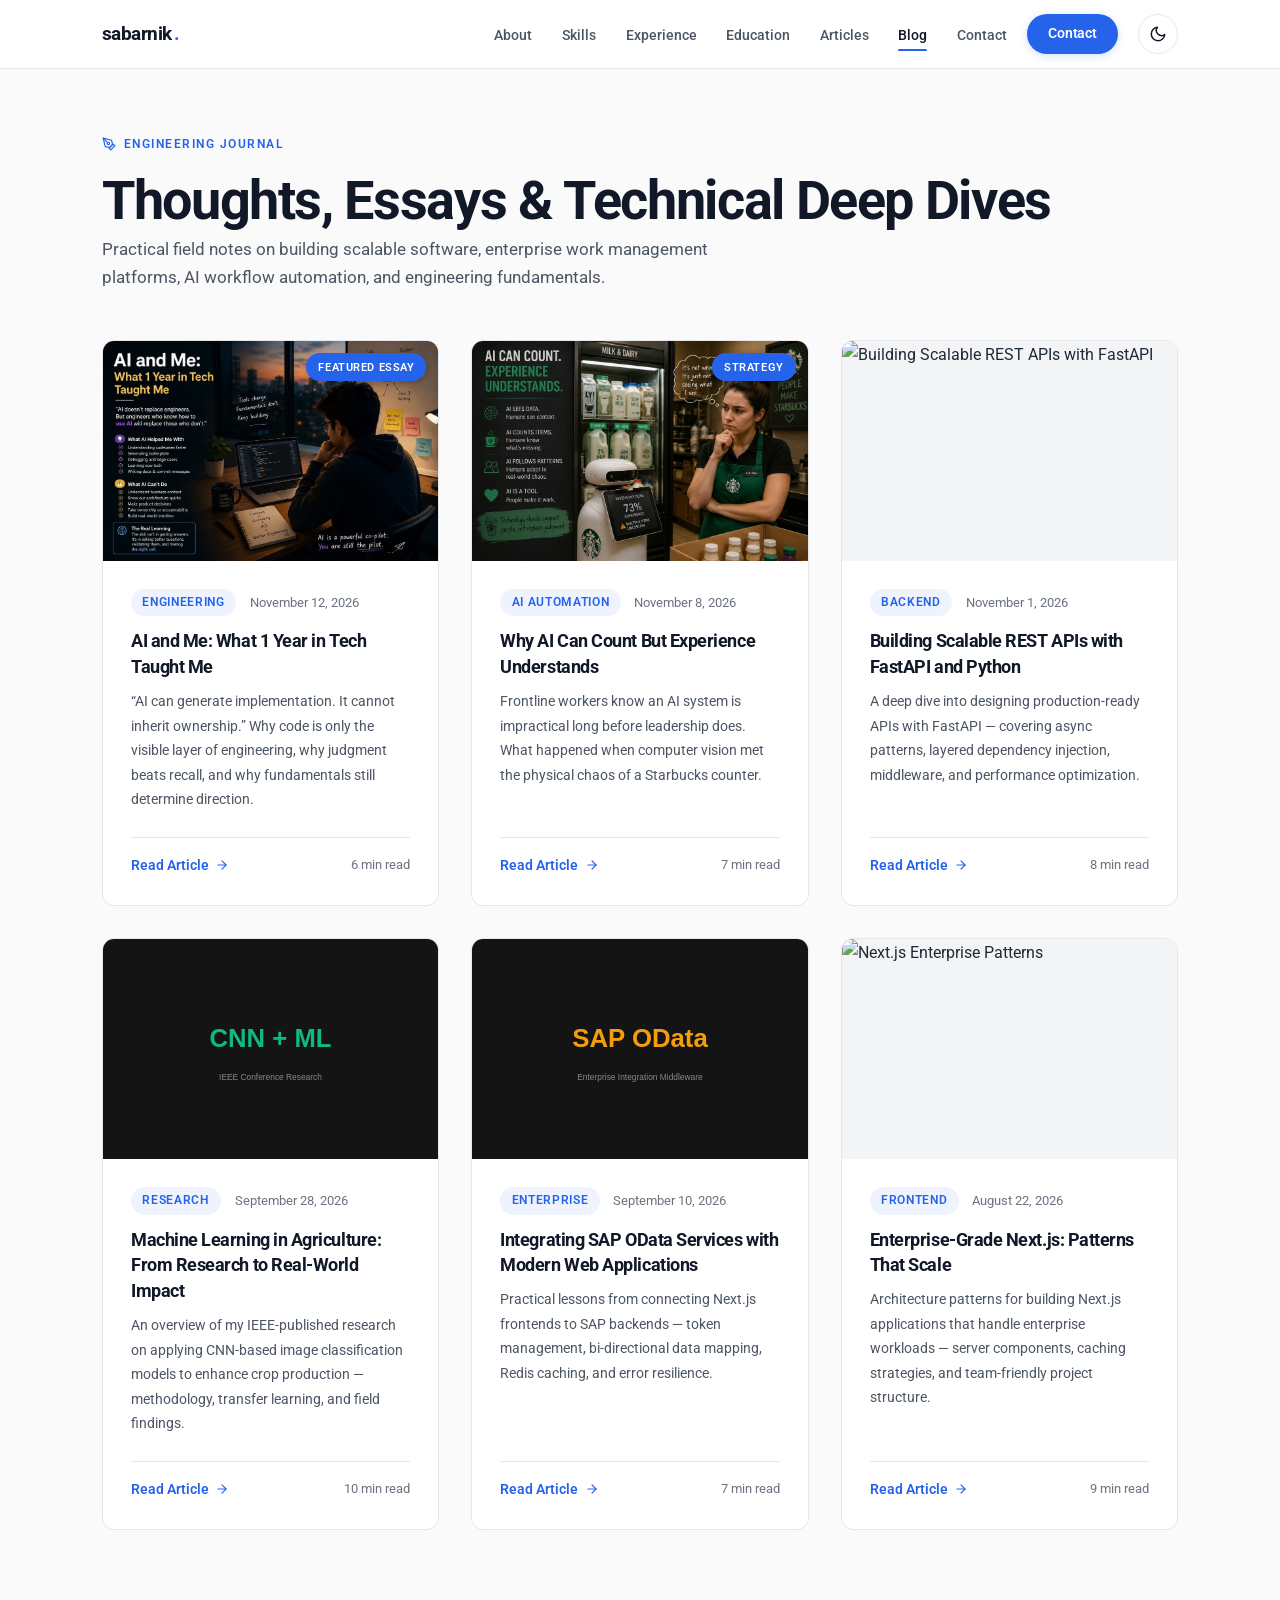
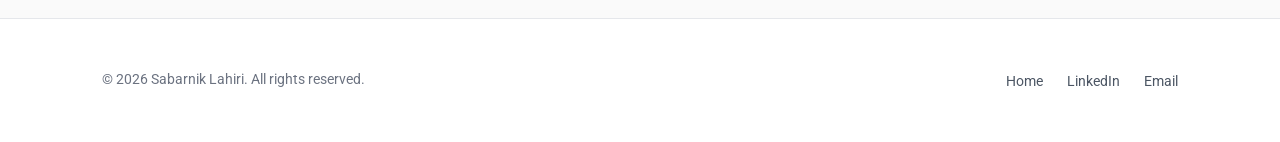
==== commit dfe65e11: "fix: unify navigation across all pages, remove hero badge, add 3d frameless avatar, and add sabarnik" ====
--- a/blog.html
+++ b/blog.html
@@ -44,6 +44,25 @@
 </head>
 <body>
 
+  <!-- Page Preloader with Sabarnik Logo -->
+  <div class="page-loader" id="pageLoader" aria-hidden="true">
+    <div class="loader-content">
+      <div class="loader-logo">
+        <div class="loader-icon-glow"></div>
+        <div class="loader-badge">
+          <svg xmlns="http://www.w3.org/2000/svg" width="56" height="56" viewBox="0 0 32 32">
+            <rect width="32" height="32" rx="8" fill="#111111" stroke="#3b82f6" stroke-width="1.5"/>
+            <text x="16" y="22" font-family="'Roboto', sans-serif" font-size="18" font-weight="700" fill="#3b82f6" text-anchor="middle">S</text>
+          </svg>
+        </div>
+        <span class="loader-text">sabarnik<span>.</span></span>
+      </div>
+      <div class="loader-bar">
+        <div class="loader-bar-fill"></div>
+      </div>
+    </div>
+  </div>
+
   <!-- Navigation -->
   <nav class="nav" role="navigation" aria-label="Main navigation">
     <div class="container">
@@ -54,9 +73,11 @@
           <li><a href="index.html#skills">Skills</a></li>
           <li><a href="index.html#experience">Experience</a></li>
           <li><a href="index.html#education">Education</a></li>
+          <li><a href="index.html#featured-blogs">Articles</a></li>
           <li><a href="blog.html" class="active">Blog</a></li>
-          <li><a href="index.html#contact" class="btn btn-primary btn-sm">Contact</a></li>
+          <li class="mobile-only"><a href="index.html#contact">Contact</a></li>
         </ul>
+        <a href="index.html#contact" class="nav-contact-pill">Contact</a>
         <button class="theme-toggle" aria-label="Toggle color theme" title="Toggle theme">
           <svg class="icon-sun" xmlns="http://www.w3.org/2000/svg" viewBox="0 0 24 24" fill="none" stroke="currentColor" stroke-width="2" stroke-linecap="round" stroke-linejoin="round"><circle cx="12" cy="12" r="5"></circle><line x1="12" y1="1" x2="12" y2="3"></line><line x1="12" y1="21" x2="12" y2="23"></line><line x1="4.22" y1="4.22" x2="5.64" y2="5.64"></line><line x1="18.36" y1="18.36" x2="19.78" y2="19.78"></line><line x1="1" y1="12" x2="3" y2="12"></line><line x1="21" y1="12" x2="23" y2="12"></line><line x1="4.22" y1="19.78" x2="5.64" y2="18.36"></line><line x1="18.36" y1="5.64" x2="19.78" y2="4.22"></line></svg>
           <svg class="icon-moon" xmlns="http://www.w3.org/2000/svg" viewBox="0 0 24 24" fill="none" stroke="currentColor" stroke-width="2" stroke-linecap="round" stroke-linejoin="round"><path d="M21 12.79A9 9 0 1 1 11.21 3 7 7 0 0 0 21 12.79z"></path></svg>
--- a/css/style.css
+++ b/css/style.css
@@ -9,6 +9,98 @@
   margin: 0;
   padding: 0;
   box-sizing: border-box;
+}
+
+/* --- Page Preloader with Sabarnik Logo --- */
+.page-loader {
+  position: fixed;
+  inset: 0;
+  z-index: 99999;
+  background: var(--bg);
+  display: flex;
+  align-items: center;
+  justify-content: center;
+  transition: opacity 0.4s ease, visibility 0.4s ease;
+}
+
+.page-loader.loaded {
+  opacity: 0;
+  visibility: hidden;
+  pointer-events: none;
+}
+
+.loader-content {
+  display: flex;
+  flex-direction: column;
+  align-items: center;
+  gap: 1.25rem;
+}
+
+.loader-logo {
+  display: flex;
+  flex-direction: column;
+  align-items: center;
+  gap: 0.75rem;
+  position: relative;
+}
+
+.loader-icon-glow {
+  position: absolute;
+  width: 90px;
+  height: 90px;
+  background: radial-gradient(circle, var(--accent-glow) 0%, transparent 70%);
+  filter: blur(18px);
+  animation: loaderPulse 1.5s ease-in-out infinite;
+}
+
+@keyframes loaderPulse {
+  0%, 100% { transform: scale(0.9); opacity: 0.4; }
+  50% { transform: scale(1.25); opacity: 0.95; }
+}
+
+.loader-badge {
+  position: relative;
+  z-index: 2;
+  animation: loaderFloat 2s ease-in-out infinite;
+}
+
+@keyframes loaderFloat {
+  0%, 100% { transform: translateY(0); }
+  50% { transform: translateY(-7px); }
+}
+
+.loader-text {
+  font-size: 1.4rem;
+  font-weight: 700;
+  color: var(--heading);
+  letter-spacing: -0.03em;
+  position: relative;
+  z-index: 2;
+}
+
+.loader-text span {
+  color: var(--accent);
+}
+
+.loader-bar {
+  width: 140px;
+  height: 3px;
+  background: var(--surface-alt);
+  border-radius: var(--radius-full);
+  overflow: hidden;
+  position: relative;
+}
+
+.loader-bar-fill {
+  width: 100%;
+  height: 100%;
+  background: linear-gradient(90deg, transparent, var(--accent), var(--accent-hover), transparent);
+  animation: loaderSlide 1.2s cubic-bezier(0.4, 0, 0.2, 1) infinite;
+}
+
+@keyframes loaderSlide {
+  0% { transform: translateX(-100%); }
+  100% { transform: translateX(100%); }
 }
 
 :root {
@@ -179,16 +271,17 @@
   color: var(--accent);
 }
 
+/* --- Navigation Controls & Contact Pill --- */
 .nav-controls {
   display: flex;
   align-items: center;
-  gap: 1rem;
+  gap: 1.25rem;
 }
 
 .nav-links {
   display: flex;
   align-items: center;
-  gap: 2rem;
+  gap: 1.85rem;
   list-style: none;
 }
 
@@ -221,6 +314,33 @@
 .nav-links a:hover::after,
 .nav-links a.active::after {
   width: 100%;
+}
+
+/* Redesigned Sleek Contact Pill */
+.nav-contact-pill {
+  display: inline-flex;
+  align-items: center;
+  justify-content: center;
+  padding: 0.45rem 1.25rem;
+  background: var(--accent);
+  color: #ffffff !important;
+  border-radius: var(--radius-full);
+  font-size: 0.85rem;
+  font-weight: 600;
+  letter-spacing: -0.01em;
+  transition: all var(--transition);
+  box-shadow: 0 2px 10px var(--accent-glow);
+  text-decoration: none;
+  white-space: nowrap;
+  border: 1px solid transparent;
+  min-height: 36px;
+}
+
+.nav-contact-pill:hover {
+  background: var(--accent-hover);
+  transform: translateY(-1px);
+  box-shadow: 0 4px 18px var(--accent-glow);
+  color: #ffffff !important;
 }
 
 /* --- Theme Toggle Button --- */
@@ -410,73 +530,72 @@
   font-weight: 500;
 }
 
-/* Hero Avatar Showcase */
+/* --- Hero 3D Frameless Character Showcase --- */
 .hero-image {
   position: relative;
   display: flex;
   justify-content: center;
   align-items: center;
-}
-
-.hero-avatar-card {
+  perspective: 1200px;
+}
+
+.hero-3d-wrapper {
   position: relative;
+  display: flex;
+  justify-content: center;
+  align-items: center;
   width: 100%;
-  max-width: 380px;
-  border-radius: var(--radius);
-  background: linear-gradient(145deg, var(--surface), var(--surface-alt));
-  border: 1px solid var(--border);
-  box-shadow: var(--card-shadow);
-  padding: 1.25rem;
-  overflow: hidden;
-  transition: transform var(--transition), border-color var(--transition);
-}
-
-.hero-avatar-card:hover {
-  transform: translateY(-4px);
-  border-color: var(--accent);
-}
-
-.hero-avatar-img-wrap {
+  max-width: 480px;
+  transform-style: preserve-3d;
+  will-change: transform;
+}
+
+.hero-3d-glow {
+  position: absolute;
+  width: 360px;
+  height: 360px;
+  background: radial-gradient(circle, var(--accent-glow) 0%, transparent 70%);
+  border-radius: 50%;
+  pointer-events: none;
+  z-index: 1;
+  filter: blur(50px);
+  opacity: 0.55;
+  transition: opacity 0.3s ease, transform 0.3s ease;
+  transform: translateZ(-40px);
+}
+
+.hero-3d-img {
   position: relative;
+  z-index: 2;
   width: 100%;
-  height: 420px;
-  border-radius: var(--radius-sm);
-  overflow: hidden;
-  background: radial-gradient(circle at 50% 25%, var(--accent-subtle) 0%, transparent 70%), var(--bg);
-  display: flex;
-  align-items: flex-end;
-  justify-content: center;
-}
-
-.hero-avatar-img-wrap img {
-  width: 100%;
-  height: 100%;
+  max-width: 460px;
+  height: auto;
   object-fit: contain;
-  object-position: bottom center;
-  transition: transform 0.4s ease;
-}
-
-.hero-avatar-card:hover .hero-avatar-img-wrap img {
-  transform: scale(1.02);
-}
-
-.hero-avatar-caption {
-  margin-top: 1rem;
-  display: flex;
-  align-items: center;
-  justify-content: space-between;
-}
-
-.hero-avatar-name {
-  font-weight: 600;
-  font-size: 0.95rem;
-  color: var(--heading);
-}
-
-.hero-avatar-role {
-  font-size: 0.78rem;
-  color: var(--accent);
-  font-weight: 500;
+  display: block;
+  transform-style: preserve-3d;
+  transition: transform 0.15s cubic-bezier(0.2, 0, 0.2, 1), filter 0.3s ease;
+  filter: drop-shadow(0 25px 35px rgba(0, 0, 0, 0.5))
+          drop-shadow(0 6px 18px rgba(59, 130, 246, 0.28));
+  cursor: grab;
+  animation: heroBreathing 5s ease-in-out infinite;
+}
+
+.hero-3d-img:active {
+  cursor: grabbing;
+}
+
+[data-theme="light"] .hero-3d-img {
+  filter: drop-shadow(0 22px 30px rgba(0, 0, 0, 0.22))
+          drop-shadow(0 6px 18px rgba(37, 99, 235, 0.2));
+}
+
+@keyframes heroBreathing {
+  0%, 100% {
+    transform: translateY(0px) rotateY(0deg) rotateX(0deg);
+  }
+  50% {
+    transform: translateY(-12px) rotateY(2.5deg) rotateX(-1.5deg);
+  }
 }
 
 /* --- Buttons --- */
@@ -484,49 +603,52 @@
   display: inline-flex;
   align-items: center;
   justify-content: center;
-  gap: 0.55rem;
-  padding: 0.75rem 1.6rem;
+  gap: 0.6rem;
+  padding: 0.8rem 1.75rem;
   border-radius: var(--radius-sm);
   font-family: inherit;
-  font-size: 0.9rem;
-  font-weight: 500;
+  font-size: 0.95rem;
+  font-weight: 600;
   cursor: pointer;
   transition: all var(--transition);
-  border: 1px solid transparent;
+  border: 1.5px solid transparent;
   text-decoration: none;
-  min-height: 44px;
+  min-height: 46px;
+  letter-spacing: 0.01em;
 }
 
 .btn-primary {
   background: var(--accent);
   color: #ffffff !important;
-  box-shadow: 0 4px 14px var(--accent-glow);
+  border-color: var(--accent);
+  box-shadow: 0 4px 16px var(--accent-glow);
 }
 
 .btn-primary:hover {
   background: var(--accent-hover);
+  border-color: var(--accent-hover);
   color: #ffffff !important;
   transform: translateY(-2px);
-  box-shadow: 0 6px 20px var(--accent-glow);
+  box-shadow: 0 8px 24px var(--accent-glow);
 }
 
 .btn-ghost {
   background: var(--surface);
-  color: var(--heading);
-  border-color: var(--border);
+  color: var(--heading) !important;
+  border: 1.5px solid var(--border-light);
 }
 
 .btn-ghost:hover {
   background: var(--bg-hover);
-  color: var(--heading);
-  border-color: var(--border-light);
-  transform: translateY(-1px);
+  color: var(--heading) !important;
+  border-color: var(--accent);
+  transform: translateY(-2px);
 }
 
 .btn-sm {
-  padding: 0.5rem 1.1rem;
-  font-size: 0.825rem;
-  min-height: 38px;
+  padding: 0.55rem 1.25rem;
+  font-size: 0.85rem;
+  min-height: 40px;
 }
 
 .btn svg {
@@ -1605,13 +1727,13 @@
     order: 1;
   }
 
-  .hero-avatar-card {
-    max-width: 320px;
+  .hero-3d-wrapper {
+    max-width: 360px;
     margin: 0 auto;
   }
 
-  .hero-avatar-img-wrap {
-    height: 360px;
+  .hero-3d-img {
+    max-width: 360px;
   }
 
   .hero-desc {
@@ -1761,12 +1883,12 @@
 }
 
 @media (max-width: 480px) {
-  .hero-avatar-card {
-    max-width: 270px;
-  }
-
-  .hero-avatar-img-wrap {
-    height: 310px;
+  .hero-3d-wrapper {
+    max-width: 290px;
+  }
+
+  .hero-3d-img {
+    max-width: 290px;
   }
 
   .hero-actions {
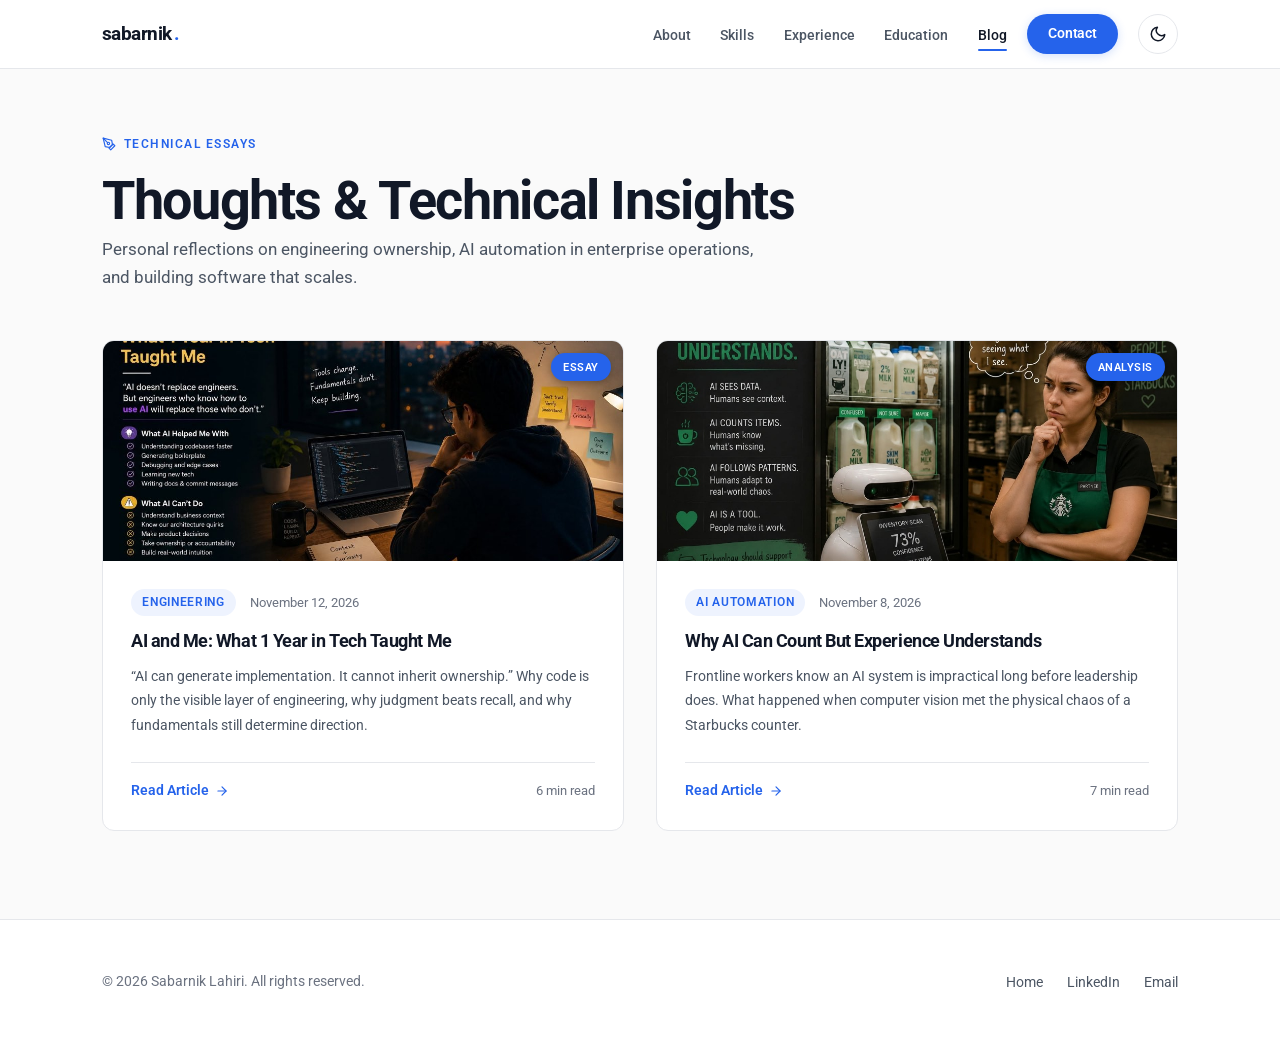
==== commit 45c6ea22: "fix: remove duplicate articles and contact links in navbar, keep only 2 user blogs, fix multiple com" ====
--- a/blog.html
+++ b/blog.html
@@ -73,7 +73,6 @@
           <li><a href="index.html#skills">Skills</a></li>
           <li><a href="index.html#experience">Experience</a></li>
           <li><a href="index.html#education">Education</a></li>
-          <li><a href="index.html#featured-blogs">Articles</a></li>
           <li><a href="blog.html" class="active">Blog</a></li>
           <li class="mobile-only"><a href="index.html#contact">Contact</a></li>
         </ul>
@@ -94,24 +93,24 @@
     <div class="container">
       <span class="section-label">
         <svg xmlns="http://www.w3.org/2000/svg" width="14" height="14" viewBox="0 0 24 24" fill="none" stroke="currentColor" stroke-width="2" stroke-linecap="round" stroke-linejoin="round"><path d="M12 19l7-7 3 3-7 7-3-3z"></path><path d="M18 13l-1.5-7.5L2 2l3.5 14.5L13 18l5-5z"></path><path d="M2 2l7.586 7.586"></path><circle cx="11" cy="11" r="2"></circle></svg>
-        Engineering Journal
+        Technical Essays
       </span>
-      <h1>Thoughts, Essays & Technical Deep Dives</h1>
+      <h1>Thoughts & Technical Insights</h1>
       <p class="section-desc" style="margin-bottom: 0;">
-        Practical field notes on building scalable software, enterprise work management platforms, AI workflow automation, and engineering fundamentals.
+        Personal reflections on engineering ownership, AI automation in enterprise operations, and building software that scales.
       </p>
     </div>
   </section>
 
-  <!-- Blog Posts Grid -->
-  <section style="padding-top: 0;">
+  <!-- Blog Posts Grid (Only User's 2 Flagship Articles) -->
+  <section style="padding-top: 0; min-height: 50vh;">
     <div class="container">
-      <div class="blog-grid">
+      <div class="blog-grid" style="grid-template-columns: repeat(auto-fit, minmax(360px, 1fr));">
 
-        <!-- Flagship Post 1: AI and Me -->
+        <!-- Post 1: AI and Me -->
         <article class="blog-card reveal">
           <div class="blog-card-image">
-            <span class="blog-badge-featured">Featured Essay</span>
+            <span class="blog-badge-featured">Essay</span>
             <img src="ai-and-me.jpg" alt="AI and Me: What 1 Year in Tech Taught Me" width="600" height="340" loading="eager">
           </div>
           <div class="blog-card-content">
@@ -131,10 +130,10 @@
           </div>
         </article>
 
-        <!-- Flagship Post 2: Starbucks AI -->
+        <!-- Post 2: Starbucks AI -->
         <article class="blog-card reveal">
           <div class="blog-card-image">
-            <span class="blog-badge-featured">Strategy</span>
+            <span class="blog-badge-featured">Analysis</span>
             <img src="starbucks-ai.jpg" alt="Why AI Can Count But Experience Understands" width="600" height="340" loading="eager">
           </div>
           <div class="blog-card-content">
@@ -150,94 +149,6 @@
                 <svg xmlns="http://www.w3.org/2000/svg" width="14" height="14" viewBox="0 0 24 24" fill="none" stroke="currentColor" stroke-width="2" stroke-linecap="round" stroke-linejoin="round"><line x1="5" y1="12" x2="19" y2="12"></line><polyline points="12 5 19 12 12 19"></polyline></svg>
               </a>
               <span class="blog-read-time">7 min read</span>
-            </div>
-          </div>
-        </article>
-
-        <!-- Post 3: FastAPI -->
-        <article class="blog-card reveal">
-          <div class="blog-card-image">
-            <img src="data:image/svg+xml,%3Csvg xmlns='http://www.w3.org/2000/svg' width='600' height='400' fill='%23141414'%3E%3Crect width='600' height='400'/%3E%3Ctext x='50%25' y='46%25' font-family='Roboto,sans-serif' font-weight='700' font-size='46' fill='%233b82f6' text-anchor='middle' dominant-baseline='middle'%3E%7B%20API%20%7D%3C/text%3E%3Ctext x='50%25' y='64%25' font-family='Roboto,sans-serif' font-size='15' fill='%23888' text-anchor='middle'%3EFastAPI %26 Python Architecture%3C/text%3E%3C/svg%3E" alt="Building Scalable REST APIs with FastAPI" width="600" height="400" loading="lazy">
-          </div>
-          <div class="blog-card-content">
-            <div class="blog-card-meta">
-              <span class="blog-card-tag">Backend</span>
-              <span class="blog-card-date">November 1, 2026</span>
-            </div>
-            <h3><a href="post-fastapi.html">Building Scalable REST APIs with FastAPI and Python</a></h3>
-            <p>A deep dive into designing production-ready APIs with FastAPI — covering async patterns, layered dependency injection, middleware, and performance optimization.</p>
-            <div class="blog-card-footer">
-              <a href="post-fastapi.html" class="blog-read-more">
-                Read Article
-                <svg xmlns="http://www.w3.org/2000/svg" width="14" height="14" viewBox="0 0 24 24" fill="none" stroke="currentColor" stroke-width="2" stroke-linecap="round" stroke-linejoin="round"><line x1="5" y1="12" x2="19" y2="12"></line><polyline points="12 5 19 12 12 19"></polyline></svg>
-              </a>
-              <span class="blog-read-time">8 min read</span>
-            </div>
-          </div>
-        </article>
-
-        <!-- Post 4: Machine Learning in Agriculture (IEEE Research) -->
-        <article class="blog-card reveal">
-          <div class="blog-card-image">
-            <img src="data:image/svg+xml,%3Csvg xmlns='http://www.w3.org/2000/svg' width='600' height='400' fill='%23141414'%3E%3Crect width='600' height='400'/%3E%3Ctext x='50%25' y='46%25' font-family='Roboto,sans-serif' font-weight='700' font-size='46' fill='%2310b981' text-anchor='middle' dominant-baseline='middle'%3ECNN%20%2B%20ML%3C/text%3E%3Ctext x='50%25' y='64%25' font-family='Roboto,sans-serif' font-size='15' fill='%23888' text-anchor='middle'%3EIEEE Conference Research%3C/text%3E%3C/svg%3E" alt="Machine Learning in Agriculture" width="600" height="400" loading="lazy">
-          </div>
-          <div class="blog-card-content">
-            <div class="blog-card-meta">
-              <span class="blog-card-tag">Research</span>
-              <span class="blog-card-date">September 28, 2026</span>
-            </div>
-            <h3><a href="post-ml-agriculture.html">Machine Learning in Agriculture: From Research to Real-World Impact</a></h3>
-            <p>An overview of my IEEE-published research on applying CNN-based image classification models to enhance crop production — methodology, transfer learning, and field findings.</p>
-            <div class="blog-card-footer">
-              <a href="post-ml-agriculture.html" class="blog-read-more">
-                Read Article
-                <svg xmlns="http://www.w3.org/2000/svg" width="14" height="14" viewBox="0 0 24 24" fill="none" stroke="currentColor" stroke-width="2" stroke-linecap="round" stroke-linejoin="round"><line x1="5" y1="12" x2="19" y2="12"></line><polyline points="12 5 19 12 12 19"></polyline></svg>
-              </a>
-              <span class="blog-read-time">10 min read</span>
-            </div>
-          </div>
-        </article>
-
-        <!-- Post 5: SAP OData Integration -->
-        <article class="blog-card reveal">
-          <div class="blog-card-image">
-            <img src="data:image/svg+xml,%3Csvg xmlns='http://www.w3.org/2000/svg' width='600' height='400' fill='%23141414'%3E%3Crect width='600' height='400'/%3E%3Ctext x='50%25' y='46%25' font-family='Roboto,sans-serif' font-weight='700' font-size='46' fill='%23f59e0b' text-anchor='middle' dominant-baseline='middle'%3ESAP%20OData%3C/text%3E%3Ctext x='50%25' y='64%25' font-family='Roboto,sans-serif' font-size='15' fill='%23888' text-anchor='middle'%3EEnterprise Integration Middleware%3C/text%3E%3C/svg%3E" alt="SAP OData Integration" width="600" height="400" loading="lazy">
-          </div>
-          <div class="blog-card-content">
-            <div class="blog-card-meta">
-              <span class="blog-card-tag">Enterprise</span>
-              <span class="blog-card-date">September 10, 2026</span>
-            </div>
-            <h3><a href="post-sap-integration.html">Integrating SAP OData Services with Modern Web Applications</a></h3>
-            <p>Practical lessons from connecting Next.js frontends to SAP backends — token management, bi-directional data mapping, Redis caching, and error resilience.</p>
-            <div class="blog-card-footer">
-              <a href="post-sap-integration.html" class="blog-read-more">
-                Read Article
-                <svg xmlns="http://www.w3.org/2000/svg" width="14" height="14" viewBox="0 0 24 24" fill="none" stroke="currentColor" stroke-width="2" stroke-linecap="round" stroke-linejoin="round"><line x1="5" y1="12" x2="19" y2="12"></line><polyline points="12 5 19 12 12 19"></polyline></svg>
-              </a>
-              <span class="blog-read-time">7 min read</span>
-            </div>
-          </div>
-        </article>
-
-        <!-- Post 6: Next.js Enterprise -->
-        <article class="blog-card reveal">
-          <div class="blog-card-image">
-            <img src="data:image/svg+xml,%3Csvg xmlns='http://www.w3.org/2000/svg' width='600' height='400' fill='%23141414'%3E%3Crect width='600' height='400'/%3E%3Ctext x='50%25' y='46%25' font-family='Roboto,sans-serif' font-weight='700' font-size='46' fill='%236366f1' text-anchor='middle' dominant-baseline='middle'%3ENext.js%2014%3C/text%3E%3Ctext x='50%25' y='64%25' font-family='Roboto,sans-serif' font-size='15' fill='%23888' text-anchor='middle'%3EServer Components %26 Architecture%3C/text%3E%3C/svg%3E" alt="Next.js Enterprise Patterns" width="600" height="400" loading="lazy">
-          </div>
-          <div class="blog-card-content">
-            <div class="blog-card-meta">
-              <span class="blog-card-tag">Frontend</span>
-              <span class="blog-card-date">August 22, 2026</span>
-            </div>
-            <h3><a href="post-nextjs-enterprise.html">Enterprise-Grade Next.js: Patterns That Scale</a></h3>
-            <p>Architecture patterns for building Next.js applications that handle enterprise workloads — server components, caching strategies, and team-friendly project structure.</p>
-            <div class="blog-card-footer">
-              <a href="post-nextjs-enterprise.html" class="blog-read-more">
-                Read Article
-                <svg xmlns="http://www.w3.org/2000/svg" width="14" height="14" viewBox="0 0 24 24" fill="none" stroke="currentColor" stroke-width="2" stroke-linecap="round" stroke-linejoin="round"><line x1="5" y1="12" x2="19" y2="12"></line><polyline points="12 5 19 12 12 19"></polyline></svg>
-              </a>
-              <span class="blog-read-time">9 min read</span>
             </div>
           </div>
         </article>
--- a/css/style.css
+++ b/css/style.css
@@ -343,6 +343,10 @@
   color: #ffffff !important;
 }
 
+.mobile-only {
+  display: none !important;
+}
+
 /* --- Theme Toggle Button --- */
 .theme-toggle {
   background: var(--surface);
@@ -1650,6 +1654,11 @@
 .comment-like-btn:hover,
 .comment-like-btn.liked {
   color: #ef4444;
+}
+
+.comment-like-btn.liked svg {
+  fill: #ef4444;
+  stroke: #ef4444;
 }
 
 .comment-like-btn svg {
@@ -1804,6 +1813,14 @@
     display: flex;
   }
 
+  .mobile-only {
+    display: block !important;
+  }
+
+  .nav-contact-pill {
+    display: none !important;
+  }
+
   .nav-links a {
     font-size: 1.25rem;
     font-weight: 600;
